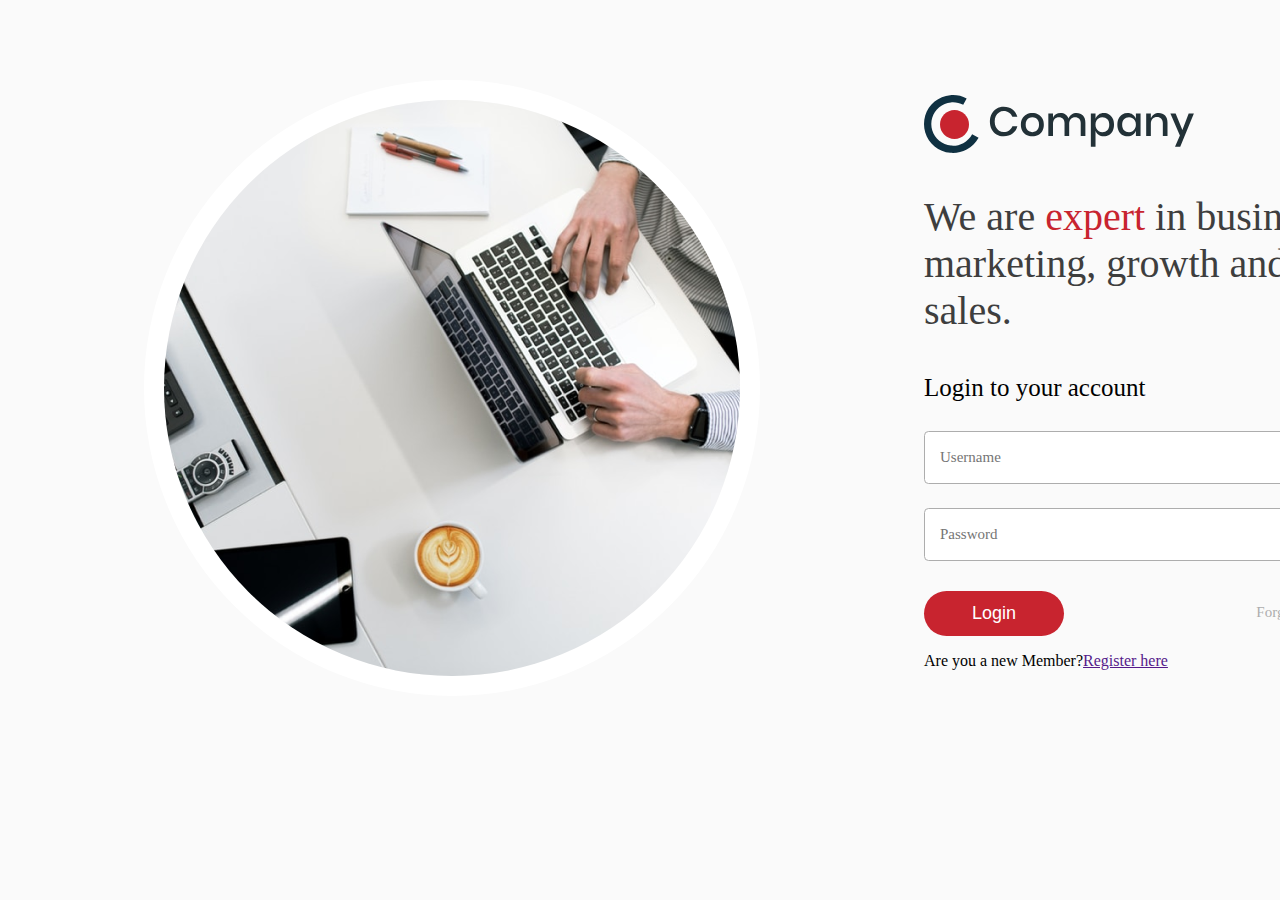
==== HTML Training Assignment/index.html @ cb7eaffc "commit1" ====
<!DOCTYPE html>
<html lang="es">

<head>
    <meta charset="UTF-8">
    <link rel="stylesheet" href="css/style.css">
    <!-- <link rel="stylesheet" href="css/bootstrap.min.css"> -->
    <title>Hello</title>
</head>


<body>
    <div class="container">
        <div class="image">
            <img  src="./images/hero-image.png">
        </div>
        <div class="main">
            <div class="companylogo">
                <img  src="./images/logo.svg">
            </div>
            <div class="moto">
                <p>We are <span>expert</span> in business, marketing, growth and sales. <p>
            </div>
            <div class="login">
                <p>Login to your account</p>
            </div>
            <div class="box">
                <input type="name" name="name" id="name" placeholder="Username">
            </div>
            <div class="box">
                <input type="password" name="password" id="password" placeholder="Password">
            </div>
            <div class="redirect">
                <div class="loginbtn">
                    <button>Login</button>
                </div>
                <div class="forgotpassword">
                    <a href="">Forgot Password?</a>
                </div>
                </div>
                <div class="newuser">
                    <p>Are you a new Member?<a href="">Register here</a></p>
                </div>
            </div>


            
        </div>
   





</body>

</html>
---- HTML Training Assignment/css/style.css ----
body{
  background-color: #FAFAFA;
}

.container{
  display: flex;
  align-items: center;
}

.container .image img{
  height: 576px;
  width: 576px;
  margin: 72px 164px 72px 136px;
  border: 20px solid #FFFFFF;
  border-radius: 50%;
}

.container .main .companylogo{
  height: 58px;
  width: 55px;
}

.container .main .moto{
  font-family: Roboto;
  font-size: 40px;
  color: #3E3E3E;
  text-align: left;
  font-weight: lighter;
}

.container .main .moto span{
  color: #C8242F;
}

.container .main .login{
  font-family: Roboto;
  font-size: 25px;
  font-weight: lighter;
  height: 33px;
}

.container .main .box input{
  margin-top: 24px;
  height: 49px;
  width: 429px;
  padding-left: 15px;
  border-radius: 4.5px;
  border: 1px solid #ADADAD;
  color: #ADADAD;
  font-size: 15px;
  font-family: Roboto;
}


.container .main .redirect{
  display: flex;
  margin-top: 30px;
  justify-content: space-between;
  width: 440px;
}
.container .main .redirect .loginbtn button{
  height: 45px;
  width: 140px;
  background-color: #C8242F;
  color: #FFFFFF;
  border-radius: 22.5px;
  border: none;
  font-size: 18px;

}

.container .main .redirect .forgotpassword{
  padding-top: 12px;
}
.container .main .redirect .forgotpassword a{
  text-decoration: none;
  color: #ADADAD;
  font-size: 15px;
}

.container .main .redirect .newuser{
  margin-top: 24px;
  color: #ADADAD;
  font-size: 15px;
}

.container .main .redirect .newuser a{
  color:#C8242F;
 text-decoration: none; 
}
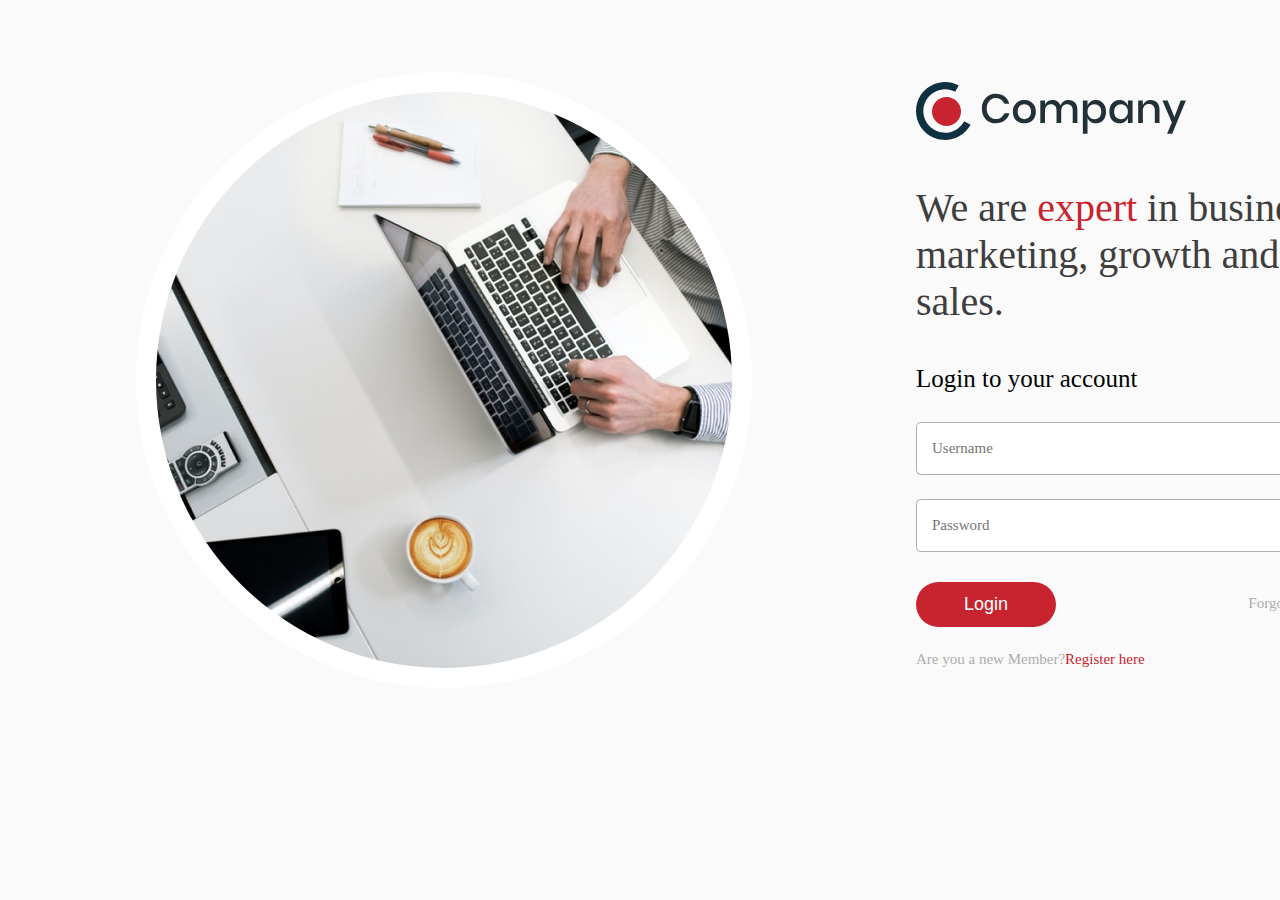
==== commit 543d88f7: "commit2" ====
--- a/HTML Training Assignment/index.html
+++ b/HTML Training Assignment/index.html
@@ -12,14 +12,15 @@
 <body>
     <div class="container">
         <div class="image">
-            <img  src="./images/hero-image.png">
+            <img src="./images/hero-image.png">
         </div>
         <div class="main">
             <div class="companylogo">
-                <img  src="./images/logo.svg">
+                <img src="./images/logo.svg">
             </div>
             <div class="moto">
-                <p>We are <span>expert</span> in business, marketing, growth and sales. <p>
+                <p>We are <span>expert</span> in business, marketing, growth and sales.
+                <p>
             </div>
             <div class="login">
                 <p>Login to your account</p>
@@ -37,16 +38,16 @@
                 <div class="forgotpassword">
                     <a href="">Forgot Password?</a>
                 </div>
-                </div>
-                <div class="newuser">
-                    <p>Are you a new Member?<a href="">Register here</a></p>
-                </div>
             </div>
+            <div class="newuser">
+                <p>Are you a new Member?<a href="">Register here</a></p>
+            </div>
+        </div>
 
 
-            
-        </div>
-   
+
+    </div>
+
 
 
 
--- a/HTML Training Assignment/css/style.css
+++ b/HTML Training Assignment/css/style.css
@@ -1,13 +1,16 @@
-body{
+body {
   background-color: #FAFAFA;
+  opacity: 1;
+  margin: 0;
+  padding: 0;
 }
 
-.container{
+.container {
   display: flex;
   align-items: center;
 }
 
-.container .image img{
+.container .image img {
   height: 576px;
   width: 576px;
   margin: 72px 164px 72px 136px;
@@ -15,12 +18,12 @@
   border-radius: 50%;
 }
 
-.container .main .companylogo{
+.container .main .companylogo img{
   height: 58px;
-  width: 55px;
+  width: 272px;
 }
 
-.container .main .moto{
+.container .main .moto {
   font-family: Roboto;
   font-size: 40px;
   color: #3E3E3E;
@@ -28,18 +31,18 @@
   font-weight: lighter;
 }
 
-.container .main .moto span{
+.container .main .moto span {
   color: #C8242F;
 }
 
-.container .main .login{
+.container .main .login {
   font-family: Roboto;
   font-size: 25px;
   font-weight: lighter;
   height: 33px;
 }
 
-.container .main .box input{
+.container .main .box input {
   margin-top: 24px;
   height: 49px;
   width: 429px;
@@ -52,13 +55,14 @@
 }
 
 
-.container .main .redirect{
+.container .main .redirect {
   display: flex;
   margin-top: 30px;
   justify-content: space-between;
   width: 440px;
 }
-.container .main .redirect .loginbtn button{
+
+.container .main .redirect .loginbtn button {
   height: 45px;
   width: 140px;
   background-color: #C8242F;
@@ -69,22 +73,24 @@
 
 }
 
-.container .main .redirect .forgotpassword{
+.container .main .redirect .forgotpassword {
   padding-top: 12px;
 }
-.container .main .redirect .forgotpassword a{
+
+.container .main .redirect .forgotpassword a {
   text-decoration: none;
   color: #ADADAD;
   font-size: 15px;
 }
 
-.container .main .redirect .newuser{
+.container .main .newuser {
   margin-top: 24px;
   color: #ADADAD;
   font-size: 15px;
 }
 
-.container .main .redirect .newuser a{
-  color:#C8242F;
- text-decoration: none; 
-}+.container .main .newuser a {
+  color: #C8242F;
+  text-decoration: none;
+}
+
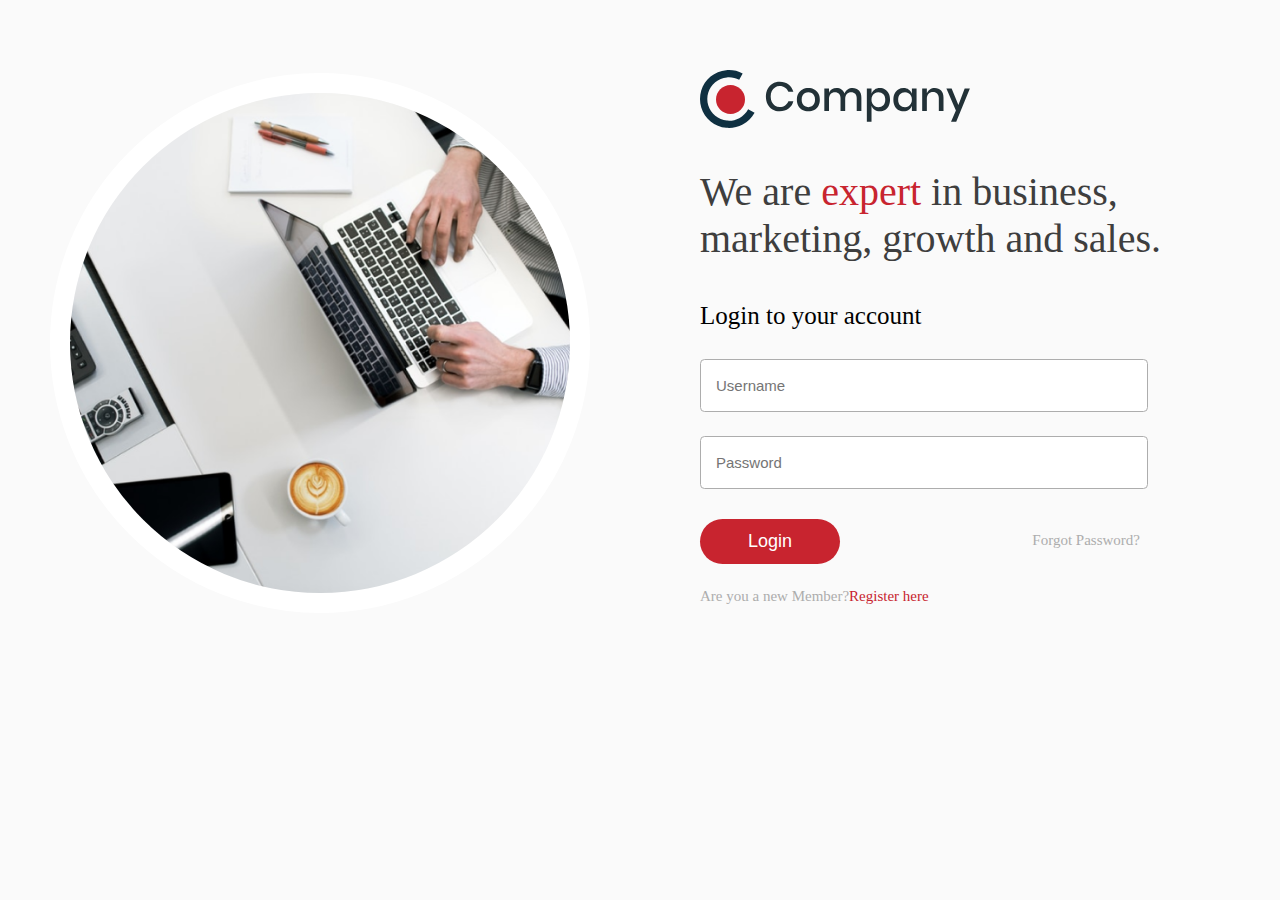
==== commit cf1056a5: "commit7" ====
--- a/HTML Training Assignment/index.html
+++ b/HTML Training Assignment/index.html
@@ -3,6 +3,7 @@
 
 <head>
     <meta charset="UTF-8">
+    <meta name="viewport" content="width=device-width", initial-scale="1.0">
     <link rel="stylesheet" href="css/style.css">
     <!-- <link rel="stylesheet" href="css/bootstrap.min.css"> -->
     <title>Hello</title>
--- a/HTML Training Assignment/css/style.css
+++ b/HTML Training Assignment/css/style.css
@@ -1,30 +1,158 @@
-body {
+ body {
   background-color: #FAFAFA;
-  opacity: 1;
-  margin: 0;
+   margin: 0;
   padding: 0;
-}
-
-.container {
-  display: flex;
-  align-items: center;
-}
-
-.container .image img {
-  height: 576px;
-  width: 576px;
-  margin: 72px 164px 72px 136px;
-  border: 20px solid #FFFFFF;
-  border-radius: 50%;
-}
-
-.container .main .companylogo img{
+  font-family: Roboto;
+}
+
+ @media screen and (max-width:509px) {
+  .container{
+    
+    /* grid-template-columns: auto auto; */
+    padding-top:10px;
+    align-items: center;
+    justify-content: center;
+    grid-gap: 200px;
+}
+.container .main{
+    width: 100%;
+    margin-left: 50px;
+}
+.container .image{
+    width: 500px;
+    
+}
+.container .image img{
+    height: 500px;
+    width: 500px;
+    border:20px solid #FFFFFF ;
+    border-radius: 50% ;
+    
+}
+}
+
+ 
+
+
+@media (min-width:510px) and (max-width:991px) { /*   small devices */
+  .container{
+      display: grid;
+      padding-top:50px;
+      padding-bottom: 30px;
+      align-items: center;
+      justify-content: center;
+  }
+  .container .main{
+      width: 500px;
+      position: relative;
+  }
+  .container .image{
+      display: none;
+  }
+  .container{
+      position: relative;
+
+  }
+  .container::before{
+  background-image: url("../images/hero-image.png");
+      background-size: cover;
+      background-repeat: no-repeat;
+      background-position: center center;
+      background-attachment: fixed;
+      content: ' ';
+  display: block;
+  position: absolute;
+  width: 100%;
+  height: 100%;
+  opacity: 0.6;
+  /* z-index: -100; */
+  background-repeat: no-repeat;
+  background-size: fill;
+  }
+
+}
+
+@media (min-width:992px) and (max-width:1199px) { /*   medium devices */
+  .container{
+      display: grid;
+      grid-template-columns: auto auto;
+      padding-top:70px;
+      align-items: center;
+      justify-content: center;
+      grid-gap: 30px;
+  }
+  .container .main{
+      width: 500px;
+  }
+  .container .image{
+      width: 500px;
+  }
+  .container .image img{
+      height: 400px;
+      width: 400px;
+      border:20px solid #FFFFFF ;
+      border-radius: 50% ;
+      margin-left: 50px;
+  }
+}
+
+
+@media (min-width:992px) and (max-width:1199px) { /*   medium devices */
+  .container{
+      display: grid;
+      grid-template-columns: auto auto;
+      padding-top:70px;
+      align-items: center;
+      justify-content: center;
+      grid-gap: 100px;
+  }
+  .container .main{
+      width: 500px;
+  }
+  .container .image{
+      width: 500px;
+      
+  }
+  .container .image img{
+      height: 450px;
+      width: 450px;
+      border:20px solid #FFFFFF ;
+      border-radius: 50% ;
+      margin-left: 50px;
+  }
+}
+
+@media (min-width:1200px) { /*   large devices */
+  .container{
+      display: grid;
+      grid-template-columns: auto auto;
+      padding-top:70px;
+      align-items: center;
+      justify-content: center;
+      grid-gap: 200px;
+  }
+  .container .main{
+      width: 100%;
+  }
+  .container .image{
+      width: 500px;
+      
+  }
+  .container .image img{
+      height: 500px;
+      width: 500px;
+      border:20px solid #FFFFFF ;
+      border-radius: 50% ;
+      margin-left: 50px;
+  }
+}
+
+.container .main .companylogo {
   height: 58px;
-  width: 272px;
+  width: 55px;
 }
 
 .container .main .moto {
-  font-family: Roboto;
   font-size: 40px;
   color: #3E3E3E;
   text-align: left;
@@ -36,7 +164,6 @@
 }
 
 .container .main .login {
-  font-family: Roboto;
   font-size: 25px;
   font-weight: lighter;
   height: 33px;
@@ -51,7 +178,6 @@
   border: 1px solid #ADADAD;
   color: #ADADAD;
   font-size: 15px;
-  font-family: Roboto;
 }
 
 
@@ -92,5 +218,7 @@
 .container .main .newuser a {
   color: #C8242F;
   text-decoration: none;
-}
-
+} 
+
+
+
